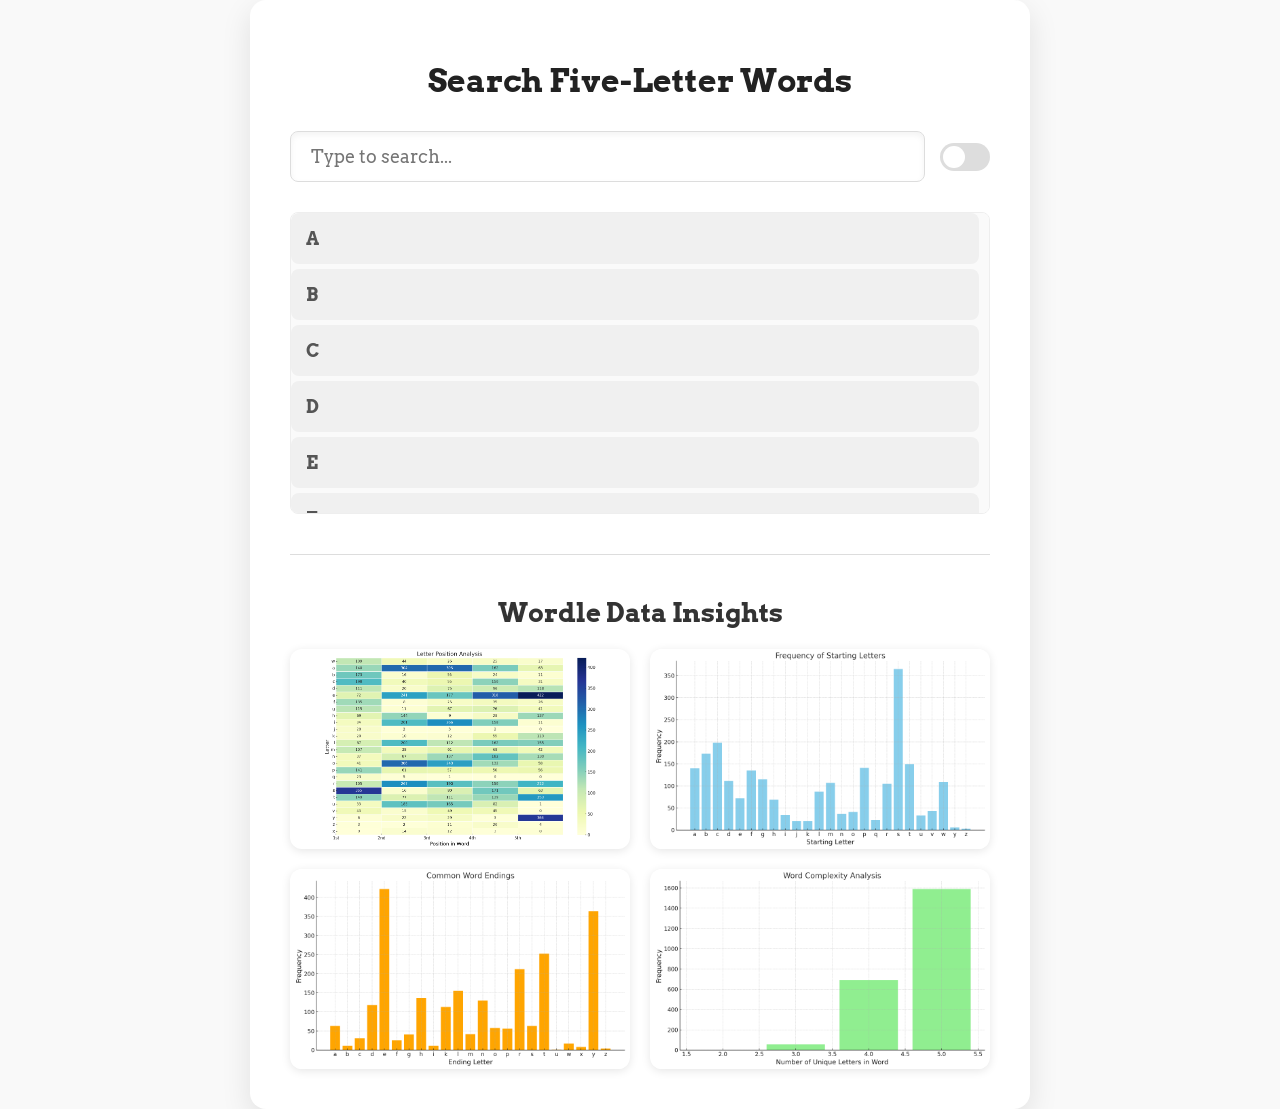
==== index.html @ dd3dc6bd "Add files via upload" ====
<!DOCTYPE html>
<html lang="en">
<head>
    <meta charset="UTF-8">
    <meta name="viewport" content="width=device-width, initial-scale=1.0">
    <title>Word Search</title>
    <link rel="stylesheet" href="styles.css">
    <link href="https://fonts.googleapis.com/css2?family=Arvo:wght@400;600&display=swap" rel="stylesheet">
</head>
<body>
    <div class="container">
        <h1>Search Five-Letter Words</h1>
        <div class="controls">
            <input type="text" id="searchBar" placeholder="Type to search...">
            <label class="toggle-switch" title="Add more words">
                <input type="checkbox" id="toggleList">
                <span class="slider"></span>
            </label>
        </div>
        <div id="wordGroups" class="word-groups"></div>

        <div class="wordle-data-section">
            <h2>Wordle Data Insights</h2>
            <div class="wordle-data-images">
                <img src="letter_position_heatmap.png" alt="Wordle Data 1" class="gallery-image">
                <img src="start_letter_frequency.png" alt="Wordle Data 2" class="gallery-image">
                <img src="common_word_endings.png" alt="Wordle Data 3" class="gallery-image">
                <img src="word_complexity_analysis.png" alt="Wordle Data 4" class="gallery-image">
            </div>
        </div>
    </div>

    <div id="lightbox" class="lightbox">
        <span class="close">&times;</span>
        <img class="lightbox-content" id="lightboxImage">
        <a class="prev" id="prev">&#10094;</a>
        <a class="next" id="next">&#10095;</a>
    </div>

    <script src="script.js"></script>
</body>
</html>
---- styles.css ----
/* General styles for the page */
body {
    font-family: 'Arvo', sans-serif;
    background-color: #f9f9f9;
    color: #333;
    margin: 0;
    padding: 0;
    display: flex;
    justify-content: center;
    align-items: flex-start;
    height: 100vh;
    overflow-y: auto;
}

.container {
    background-color: #fff;
    padding: 40px;
    border-radius: 16px;
    box-shadow: 0 10px 30px rgba(0, 0, 0, 0.1);
    width: 90%;
    max-width: 700px;
    margin-bottom: 20px;
}

h1 {
    font-size: 2em;
    font-weight: 600;
    color: #222;
    text-align: center;
    margin-bottom: 30px;
}

.controls {
    display: flex;
    align-items: center;
    gap: 15px;
    margin-bottom: 30px;
    width: 100%;
    flex-wrap: nowrap;
}

#searchBar {
    flex-grow: 1;
    padding: 14px 20px;
    border-radius: 8px;
    border: 1px solid #ddd;
    font-size: 1.1em;
    transition: border-color 0.3s, box-shadow 0.3s;
    box-shadow: inset 0 3px 6px rgba(0, 0, 0, 0.05);
    font-family: Arvo;
}

#searchBar:focus {
    border-color: #007bff;
    box-shadow: 0 0 8px rgba(0, 123, 255, 0.2);
}

.toggle-switch {
    position: relative;
    width: 50px;
    height: 28px;
}

.toggle-switch input {
    opacity: 0;
    width: 0;
    height: 0;
}

.slider {
    position: absolute;
    cursor: pointer;
    top: 0;
    left: 0;
    right: 0;
    bottom: 0;
    background-color: #ddd;
    border-radius: 34px;
    transition: 0.4s;
}

.slider:before {
    position: absolute;
    content: "";
    height: 22px;
    width: 22px;
    left: 3px;
    bottom: 3px;
    background-color: white;
    border-radius: 50%;
    transition: 0.4s;
}

input:checked + .slider {
    background-color: #007bff;
}

input:checked + .slider:before {
    transform: translateX(22px);
}

.word-groups {
    max-height: 300px;
    overflow-y: auto;
    padding-right: 10px;
    border-radius: 8px;
    background-color: #fafafa;
    border: 1px solid #eee;
}

.group-header {
    padding: 15px;
    background-color: #f0f0f0;
    border-radius: 8px;
    cursor: pointer;
    margin-bottom: 5px;
    font-size: 1.1em;
    font-weight: 600;
    color: #555;
    transition: background-color 0.3s, color 0.3s;
}

.group-header:hover {
    background-color: #e0e0e0;
    color: #333;
}

.group-content {
    display: none;
    padding-left: 20px;
    margin-bottom: 10px;
}

.word-item {
    padding: 12px;
    background-color: #fff;
    border-radius: 8px;
    margin-bottom: 5px;
    font-size: 1em;
    color: #333;
    transition: background-color 0.3s, box-shadow 0.3s;
    border: 1px solid #eee;
}

.word-item:hover {
    background-color: #f9f9f9;
    box-shadow: 0 2px 10px rgba(0, 0, 0, 0.1);
}

/* Wordle Data Section */
.wordle-data-section {
    margin-top: 40px;
    padding-top: 20px;
    border-top: 1px solid #ddd;
}

.wordle-data-section h2 {
    font-size: 1.6em;
    margin-bottom: 20px;
    color: #333;
    font-weight: 600;
    text-align: center;
}

.wordle-data-images {
    display: grid;
    grid-template-columns: 1fr 1fr;
    gap: 20px;
}

.wordle-data-images img {
    width: 100%;
    max-height: 200px;
    object-fit: contain;
    border-radius: 12px;
    box-shadow: 0 2px 10px rgba(0, 0, 0, 0.1);
    transition: transform 0.3s, box-shadow 0.3s;
    cursor: pointer;
}

.wordle-data-images img:hover {
    transform: scale(1.05);
    box-shadow: 0 4px 20px rgba(0, 0, 0, 0.2);
}

/* Lightbox Modal */
.lightbox {
    display: none;
    position: fixed;
    z-index: 1000;
    padding-top: 60px;
    left: 0;
    top: 0;
    width: 100%;
    height: 100%;
    overflow: auto;
    background-color: rgba(0, 0, 0, 0.9);
}

.lightbox-content {
    margin: auto;
    display: block;
    max-width: 90%;
    max-height: 90%;
}

.close {
    position: absolute;
    top: 20px;
    right: 35px;
    color: #fff;
    font-size: 40px;
    font-weight: bold;
    transition: 0.3s;
}

.close:hover,
.close:focus {
    color: #bbb;
    text-decoration: none;
    cursor: pointer;
}

.prev,
.next {
    cursor: pointer;
    position: absolute;
    top: 50%;
    width: auto;
    padding: 16px;
    margin-top: -50px;
    color: white;
    font-weight: bold;
    font-size: 20px;
    transition: 0.6s ease;
    border-radius: 0 3px 3px 0;
    user-select: none;
}

.prev {
    left: 0;
    border-radius: 3px 0 0 3px;
}

.next {
    right: 0;
    border-radius: 0 3px 3px 0;
}

.prev:hover,
.next:hover {
    background-color: rgba(0, 0, 0, 0.8);
}

.done-message {
    font-size: 0.9em;          /* Slightly smaller font */
    color: #ff6f61;            /* Eye-catching color */
    font-style: italic;        /* Italics for emphasis */
    margin-left: 8px;          /* Spacing between word and message */
    background-color: #fff3f0; /* Light background for better readability */
    padding: 2px 4px;          /* Add a little padding for neatness */
    border-radius: 4px;        /* Rounded edges for a modern look */
}

/* Responsive adjustments */
@media (max-width: 768px) {
    .controls {
        flex-direction: row; /* Ensure elements remain in a row */
        justify-content: space-between; /* Keep space between elements */
        gap: 5px; /* Reduce the gap to fit better */
    }

    #searchBar {
        flex-grow: 1; /* Allow search bar to grow in available space */
        min-width: 150px; /* Set a minimum width to prevent too much shrinking */
    }

    .toggle-switch {
        flex-shrink: 0; /* Ensure toggle switch does not shrink */
    }
}
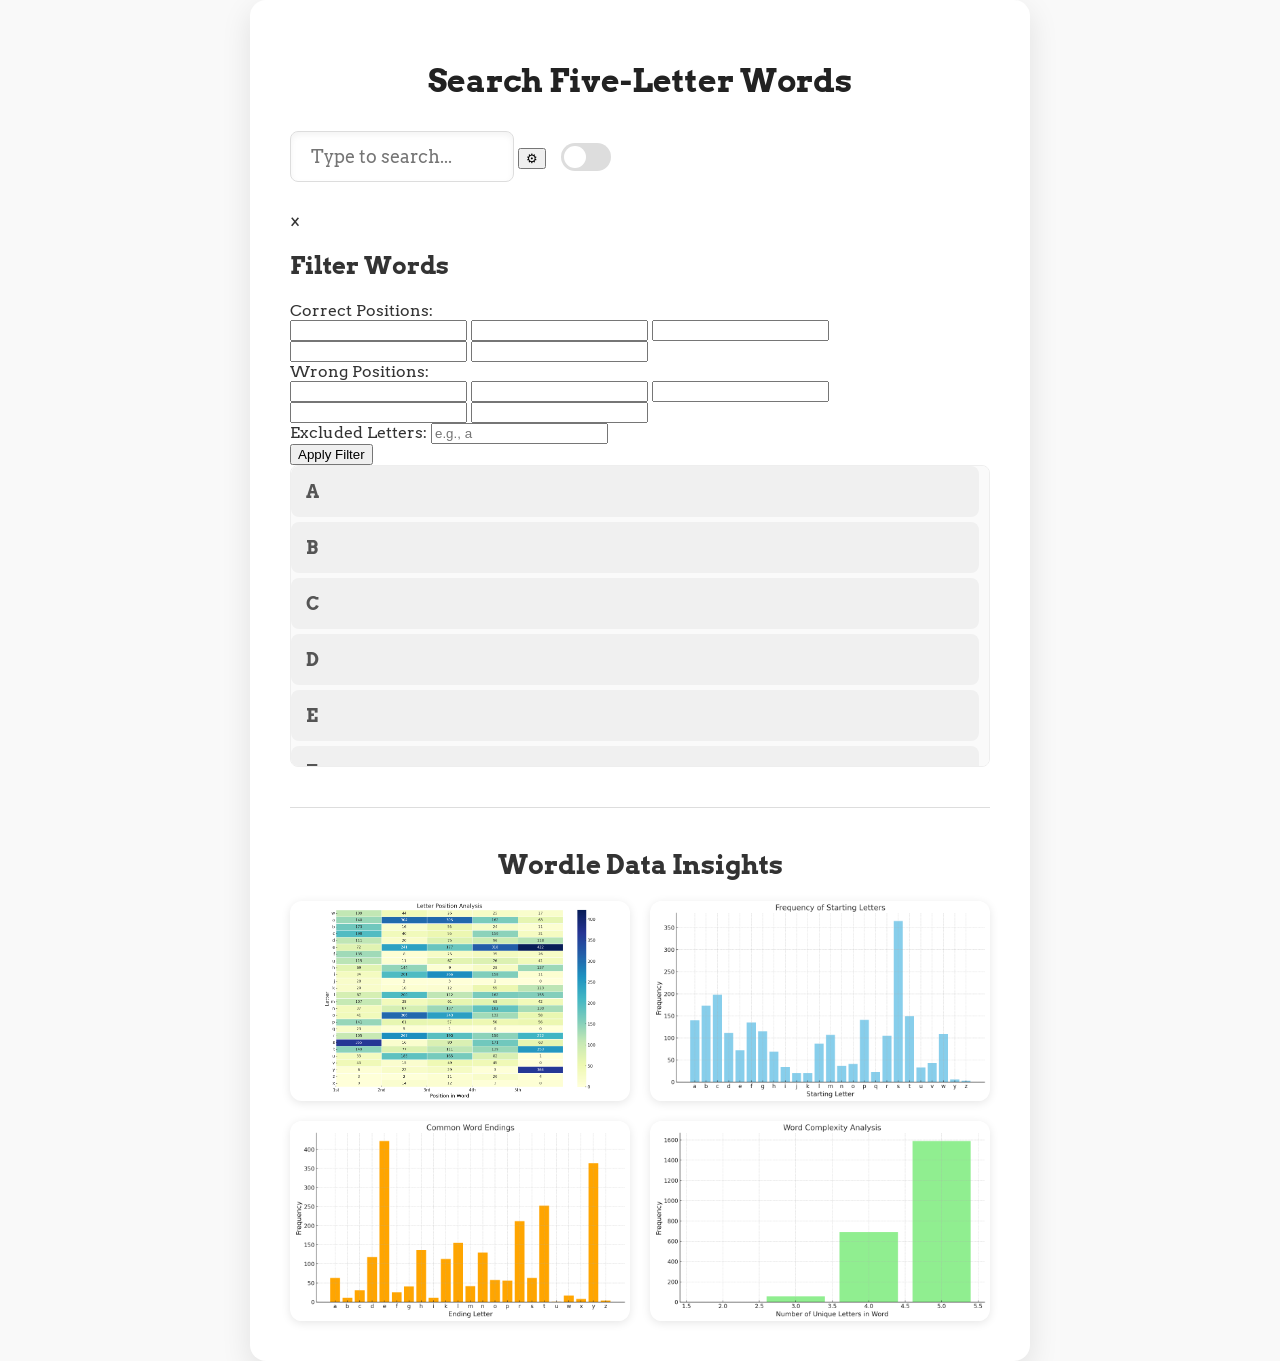
==== commit edc0e964: "Update index.html" ====
--- a/index.html
+++ b/index.html
@@ -11,12 +11,49 @@
     <div class="container">
         <h1>Search Five-Letter Words</h1>
         <div class="controls">
-            <input type="text" id="searchBar" placeholder="Type to search...">
-            <label class="toggle-switch" title="Add more words">
+            <div class="search-bar-wrapper">
+                <input type="text" id="searchBar" placeholder="Type to search...">
+                <button id="filterButton" class="filter-button" title="Filter Options">&#9881;</button>
+            </div>
+            <label class="toggle-switch" title="Additional 5 letter words (not neccessarily possible words)">
                 <input type="checkbox" id="toggleList">
                 <span class="slider"></span>
             </label>
         </div>
+
+        <!-- Modal Structure -->
+        <div id="filterModal" class="modal">
+            <div class="modal-content">
+                <span class="close-modal">&times;</span>
+                <h2>Filter Words</h2>
+                <div class="filter-section">
+                    <label for="correctPositions">Correct Positions:</label>
+                    <div class="letter-inputs">
+                        <input type="text" id="correctPosition1" maxlength="1">
+                        <input type="text" id="correctPosition2" maxlength="1">
+                        <input type="text" id="correctPosition3" maxlength="1">
+                        <input type="text" id="correctPosition4" maxlength="1">
+                        <input type="text" id="correctPosition5" maxlength="1">
+                    </div>
+                </div>
+                <div class="filter-section">
+                    <label for="wrongPositions">Wrong Positions:</label>
+                    <div class="letter-inputs">
+                        <input type="text" id="wrongPosition1" maxlength="1">
+                        <input type="text" id="wrongPosition2" maxlength="1">
+                        <input type="text" id="wrongPosition3" maxlength="1">
+                        <input type="text" id="wrongPosition4" maxlength="1">
+                        <input type="text" id="wrongPosition5" maxlength="1">
+                    </div>
+                </div>
+                <div class="filter-section">
+                    <label for="excludedLetters">Excluded Letters:</label>
+                    <input type="text" id="excludedLetters" placeholder="e.g., a">
+                </div>
+                <button id="applyFilter" class="apply-filter-button">Apply Filter</button>
+            </div>
+        </div>
+
         <div id="wordGroups" class="word-groups"></div>
 
         <div class="wordle-data-section">
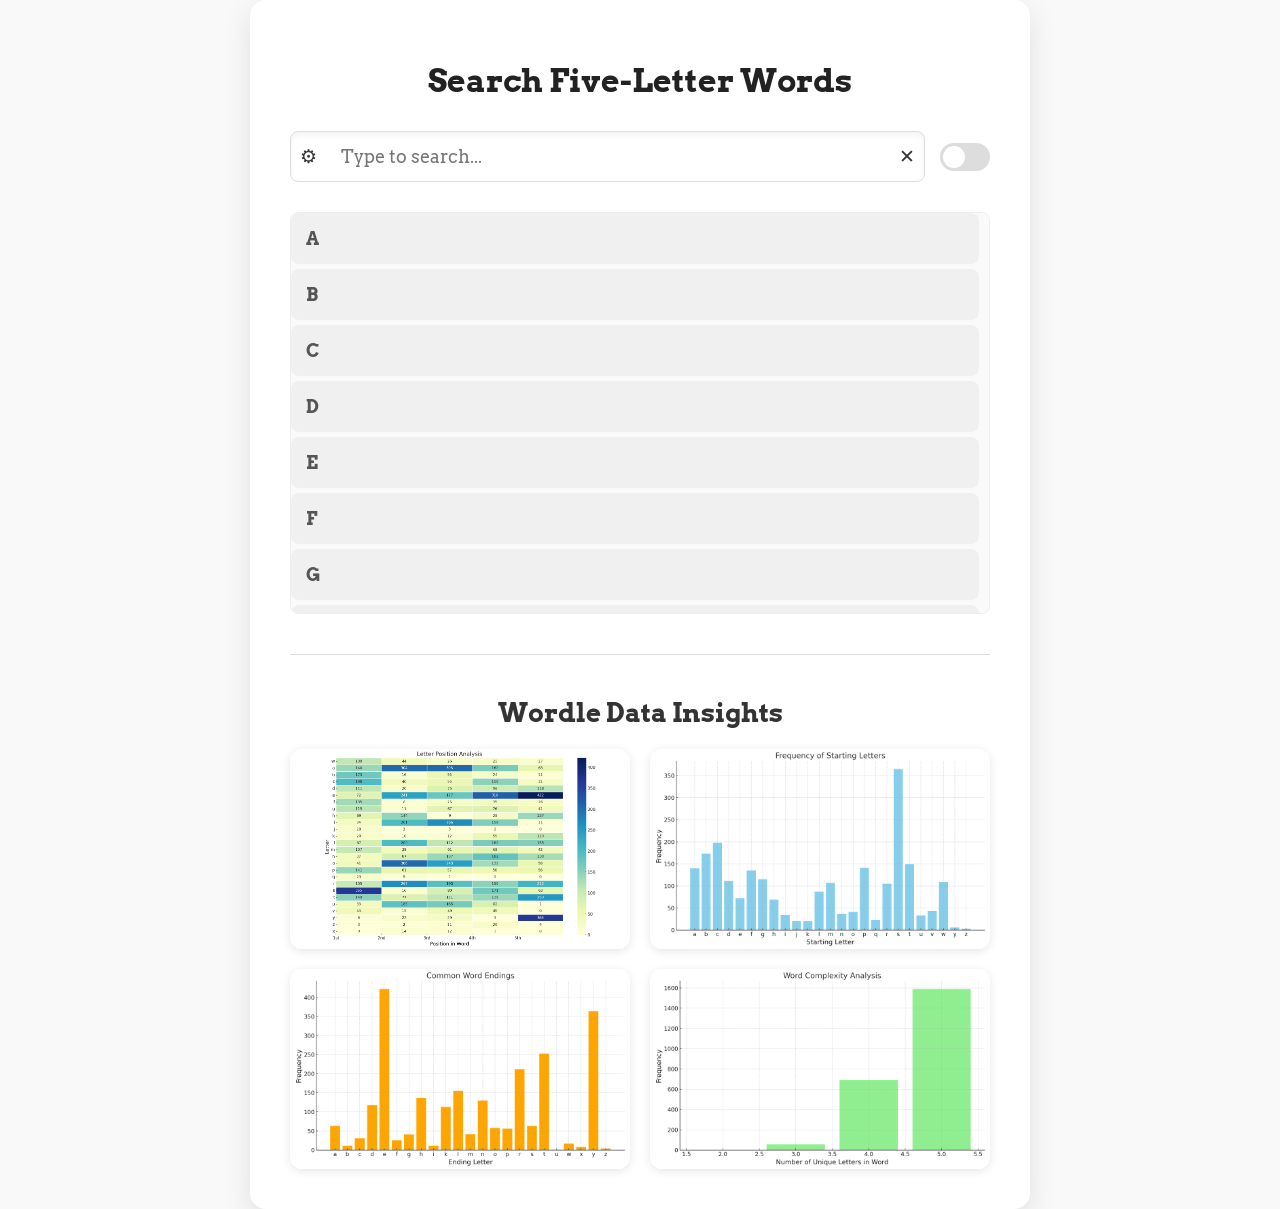
==== commit 92a09fcd: "Update index.html" ====
--- a/index.html
+++ b/index.html
@@ -15,7 +15,7 @@
                 <input type="text" id="searchBar" placeholder="Type to search...">
                 <button id="filterButton" class="filter-button" title="Filter Options">&#9881;</button>
             </div>
-            <label class="toggle-switch" title="Additional 5 letter words (not neccessarily possible words)">
+            <label class="toggle-switch" title="Include less common 5 letter words">
                 <input type="checkbox" id="toggleList">
                 <span class="slider"></span>
             </label>
--- a/styles.css
+++ b/styles.css
@@ -39,20 +39,43 @@
     flex-wrap: nowrap;
 }
 
+.search-bar-wrapper {
+    position: relative;
+    flex-grow: 1;
+    display: flex;
+    align-items: center;
+}
+
 #searchBar {
-    flex-grow: 1;
-    padding: 14px 20px;
+    width: 100%;
+    padding: 14px 20px 14px 50px;
     border-radius: 8px;
     border: 1px solid #ddd;
     font-size: 1.1em;
     transition: border-color 0.3s, box-shadow 0.3s;
     box-shadow: inset 0 3px 6px rgba(0, 0, 0, 0.05);
-    font-family: Arvo;
+    font-family: 'Arvo', sans-serif;
 }
 
 #searchBar:focus {
     border-color: #007bff;
     box-shadow: 0 0 8px rgba(0, 123, 255, 0.2);
+}
+
+.filter-button {
+    position: absolute;
+    left: 10px;
+    background: none;
+    border: none;
+    font-size: 1.2em;
+    color: #333;
+    cursor: pointer;
+    transition: color 0.3s;
+    padding: 0;
+}
+
+.filter-button:hover {
+    color: #007bff;
 }
 
 .toggle-switch {
@@ -100,7 +123,7 @@
 }
 
 .word-groups {
-    max-height: 300px;
+    max-height: 400px;
     overflow-y: auto;
     padding-right: 10px;
     border-radius: 8px;
@@ -168,27 +191,24 @@
     gap: 20px;
 }
 
+
+
+
 .wordle-data-images img {
     width: 100%;
     max-height: 200px;
     object-fit: contain;
     border-radius: 12px;
     box-shadow: 0 2px 10px rgba(0, 0, 0, 0.1);
-    transition: transform 0.3s, box-shadow 0.3s;
-    cursor: pointer;
-}
-
-.wordle-data-images img:hover {
-    transform: scale(1.05);
-    box-shadow: 0 4px 20px rgba(0, 0, 0, 0.2);
-}
-
-/* Lightbox Modal */
+    cursor: pointer;
+}
+
+/* Lightbox styles */
 .lightbox {
     display: none;
     position: fixed;
-    z-index: 1000;
-    padding-top: 60px;
+    z-index: 999;
+    padding-top: 100px;
     left: 0;
     top: 0;
     width: 100%;
@@ -200,18 +220,19 @@
 .lightbox-content {
     margin: auto;
     display: block;
-    max-width: 90%;
-    max-height: 90%;
+    max-width: 80%;
+    max-height: 80%;
 }
 
 .close {
     position: absolute;
-    top: 20px;
+    top: 15px;
     right: 35px;
-    color: #fff;
+    color: white;
     font-size: 40px;
     font-weight: bold;
     transition: 0.3s;
+    cursor: pointer;
 }
 
 .close:hover,
@@ -232,19 +253,14 @@
     color: white;
     font-weight: bold;
     font-size: 20px;
-    transition: 0.6s ease;
+    transition: 0.3s;
     border-radius: 0 3px 3px 0;
     user-select: none;
 }
 
-.prev {
-    left: 0;
-    border-radius: 3px 0 0 3px;
-}
-
 .next {
     right: 0;
-    border-radius: 0 3px 3px 0;
+    border-radius: 3px 0 0 3px;
 }
 
 .prev:hover,
@@ -252,6 +268,105 @@
     background-color: rgba(0, 0, 0, 0.8);
 }
 
+/* Modal styles */
+.modal {
+    display: none;
+    position: fixed;
+    z-index: 1000;
+    left: 0;
+    top: 0;
+    width: 100%;
+    height: 100%;
+    overflow: auto;
+    background-color: rgba(0, 0, 0, 0.4);
+    padding-top: 60px;
+}
+
+.modal-content {
+    background-color: #fefefe;
+    margin: 5% auto;
+    padding: 20px;
+    border: 1px solid #888;
+    width: 80%;
+    max-width: 500px;
+    border-radius: 12px;
+    box-shadow: 0 10px 30px rgba(0, 0, 0, 0.2);
+}
+
+.close-modal {
+    color: #aaa;
+    float: right;
+    font-size: 28px;
+    font-weight: bold;
+    cursor: pointer;
+    transition: color 0.3s;
+}
+
+.close-modal:hover,
+.close-modal:focus {
+    color: #000;
+    text-decoration: none;
+}
+
+.modal h2 {
+    font-size: 1.8em;
+    margin-bottom: 20px;
+    color: #333;
+    font-weight: 600;
+    text-align: center;
+}
+
+.filter-section {
+    margin-bottom: 20px;
+}
+
+.filter-section label {
+    display: block;
+    margin-bottom: 8px;
+    font-weight: 600;
+    color: #444;
+}
+
+.letter-inputs {
+    display: flex;
+    gap: 10px;
+}
+
+.letter-inputs input {
+    width: 35px;
+    padding: 10px;
+    border: 1px solid #ccc;
+    border-radius: 6px;
+    text-align: center;
+    font-size: 1.2em;
+    font-family: 'Arvo', sans-serif;
+}
+
+#excludedLetters {
+    width: 63%;
+    padding: 10px;
+    border: 1px solid #ccc;
+    border-radius: 6px;
+    font-size: 1.1em;
+    font-family: 'Arvo', sans-serif;
+}
+
+.apply-filter-button {
+    width: 100%;
+    padding: 14px;
+    background-color: #007bff;
+    color: white;
+    border: none;
+    border-radius: 6px;
+    font-size: 1.2em;
+    font-weight: bold;
+    cursor: pointer;
+    transition: background-color 0.3s;
+}
+
+.apply-filter-button:hover {
+    background-color: #0056b3;
+}
 .done-message {
     font-size: 0.9em;          /* Slightly smaller font */
     color: #ff6f61;            /* Eye-catching color */
@@ -279,3 +394,15 @@
         flex-shrink: 0; /* Ensure toggle switch does not shrink */
     }
 }
+
+.reset-filter-button {
+    position: absolute;
+    right: 10px;
+    background: none;
+    border: none;
+    font-size: 1.2em;
+    color: #333;
+    cursor: pointer;
+    transition: color 0.3s;
+    padding: 0;
+}
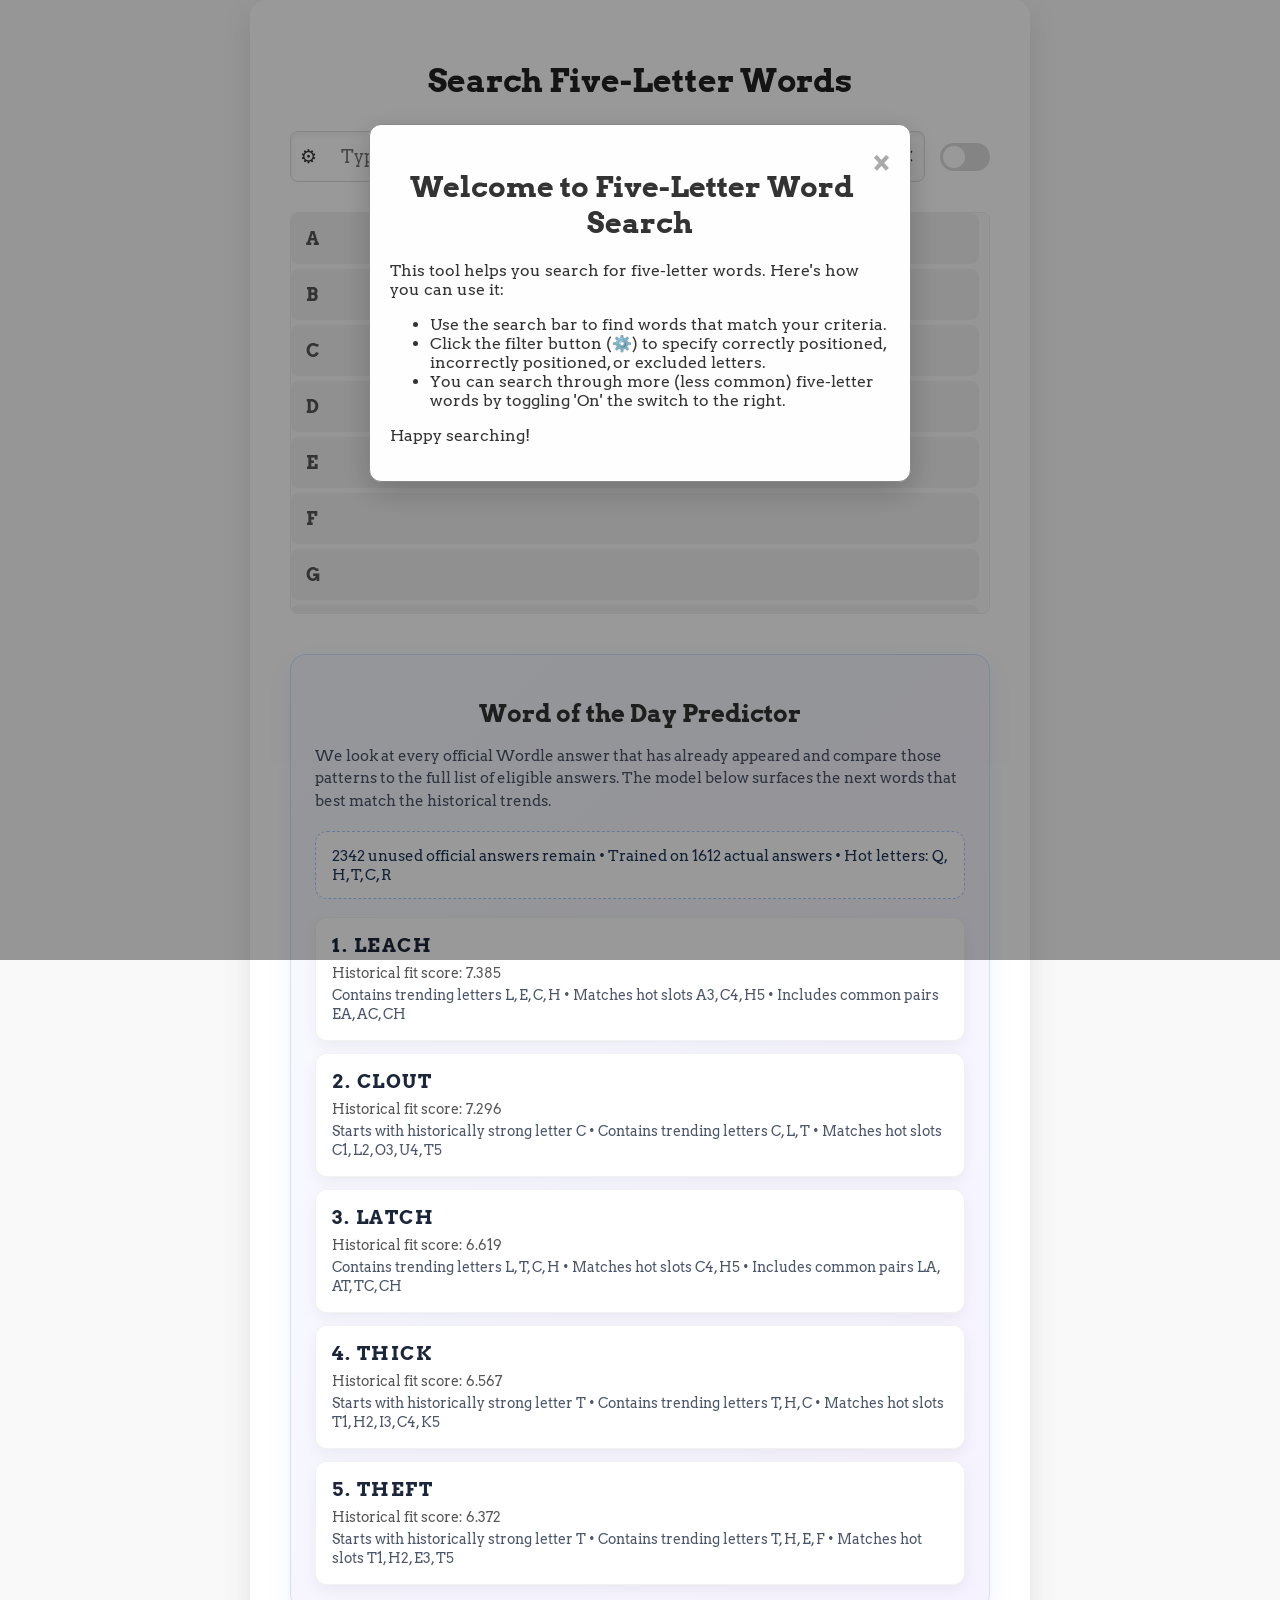
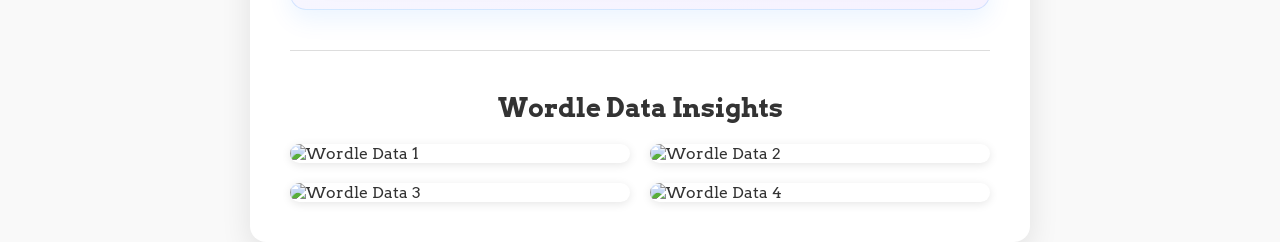
==== commit 7910eb9e: "fix: add root redirect" ====
--- a/index.html
+++ b/index.html
@@ -1,79 +1,14 @@
-<!DOCTYPE html>
-<html lang="en">
-<head>
-    <meta charset="UTF-8">
-    <meta name="viewport" content="width=device-width, initial-scale=1.0">
-    <title>Word Search</title>
-    <link rel="stylesheet" href="styles.css">
-    <link href="https://fonts.googleapis.com/css2?family=Arvo:wght@400;600&display=swap" rel="stylesheet">
-</head>
-<body>
-    <div class="container">
-        <h1>Search Five-Letter Words</h1>
-        <div class="controls">
-            <div class="search-bar-wrapper">
-                <input type="text" id="searchBar" placeholder="Type to search...">
-                <button id="filterButton" class="filter-button" title="Filter Options">&#9881;</button>
-            </div>
-            <label class="toggle-switch" title="Include less common 5 letter words">
-                <input type="checkbox" id="toggleList">
-                <span class="slider"></span>
-            </label>
-        </div>
-
-        <!-- Modal Structure -->
-        <div id="filterModal" class="modal">
-            <div class="modal-content">
-                <span class="close-modal">&times;</span>
-                <h2>Filter Words</h2>
-                <div class="filter-section">
-                    <label for="correctPositions">Correct Positions:</label>
-                    <div class="letter-inputs">
-                        <input type="text" id="correctPosition1" maxlength="1">
-                        <input type="text" id="correctPosition2" maxlength="1">
-                        <input type="text" id="correctPosition3" maxlength="1">
-                        <input type="text" id="correctPosition4" maxlength="1">
-                        <input type="text" id="correctPosition5" maxlength="1">
-                    </div>
-                </div>
-                <div class="filter-section">
-                    <label for="wrongPositions">Wrong Positions:</label>
-                    <div class="letter-inputs">
-                        <input type="text" id="wrongPosition1" maxlength="1">
-                        <input type="text" id="wrongPosition2" maxlength="1">
-                        <input type="text" id="wrongPosition3" maxlength="1">
-                        <input type="text" id="wrongPosition4" maxlength="1">
-                        <input type="text" id="wrongPosition5" maxlength="1">
-                    </div>
-                </div>
-                <div class="filter-section">
-                    <label for="excludedLetters">Excluded Letters:</label>
-                    <input type="text" id="excludedLetters" placeholder="e.g., a">
-                </div>
-                <button id="applyFilter" class="apply-filter-button">Apply Filter</button>
-            </div>
-        </div>
-
-        <div id="wordGroups" class="word-groups"></div>
-
-        <div class="wordle-data-section">
-            <h2>Wordle Data Insights</h2>
-            <div class="wordle-data-images">
-                <img src="letter_position_heatmap.png" alt="Wordle Data 1" class="gallery-image">
-                <img src="start_letter_frequency.png" alt="Wordle Data 2" class="gallery-image">
-                <img src="common_word_endings.png" alt="Wordle Data 3" class="gallery-image">
-                <img src="word_complexity_analysis.png" alt="Wordle Data 4" class="gallery-image">
-            </div>
-        </div>
-    </div>
-
-    <div id="lightbox" class="lightbox">
-        <span class="close">&times;</span>
-        <img class="lightbox-content" id="lightboxImage">
-        <a class="prev" id="prev">&#10094;</a>
-        <a class="next" id="next">&#10095;</a>
-    </div>
-
-    <script src="script.js"></script>
-</body>
-</html>
+<!DOCTYPE html>
+<html lang="en">
+<head>
+    <meta charset="UTF-8">
+    <meta http-equiv="refresh" content="0; url=app/index.html">
+    <title>Redirecting...</title>
+    <script>
+        window.location.replace('app/index.html');
+    </script>
+</head>
+<body>
+    <p>Redirecting to <a href="app/index.html">app/index.html</a>…</p>
+</body>
+</html>
